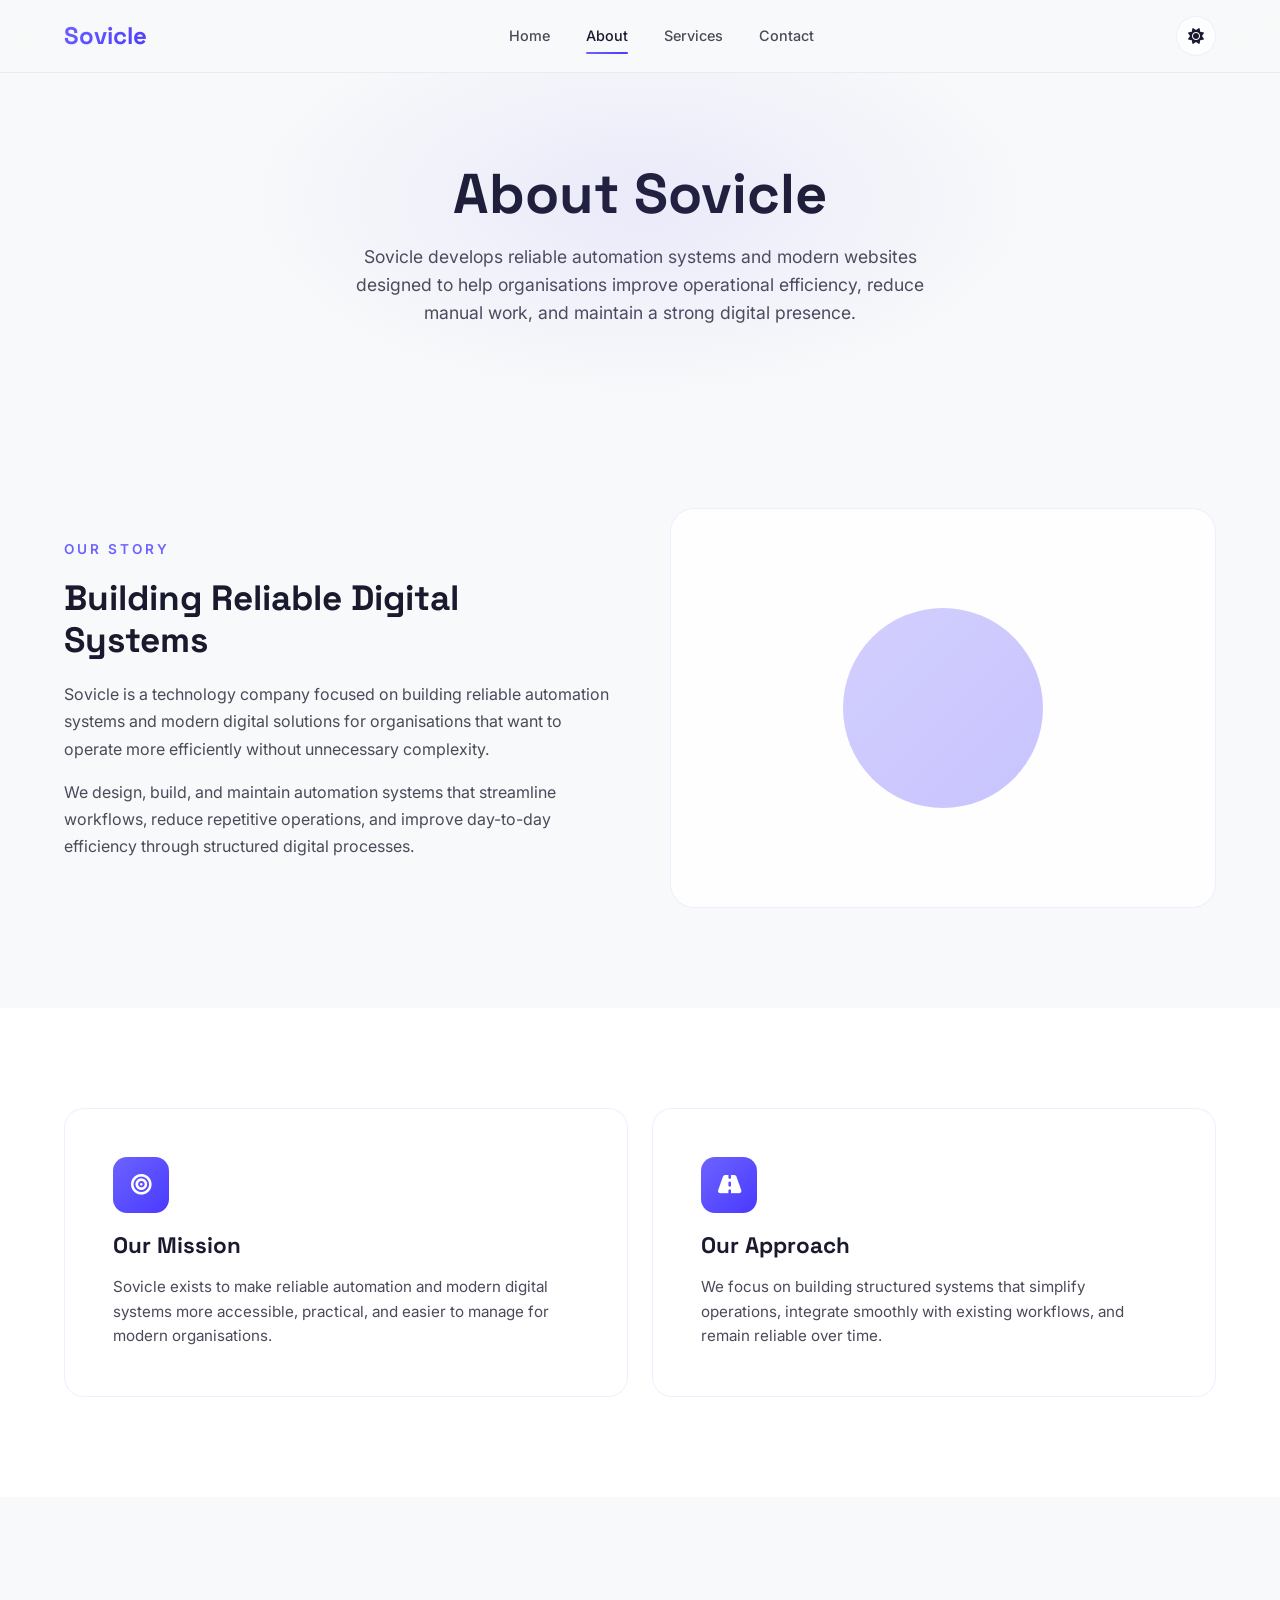
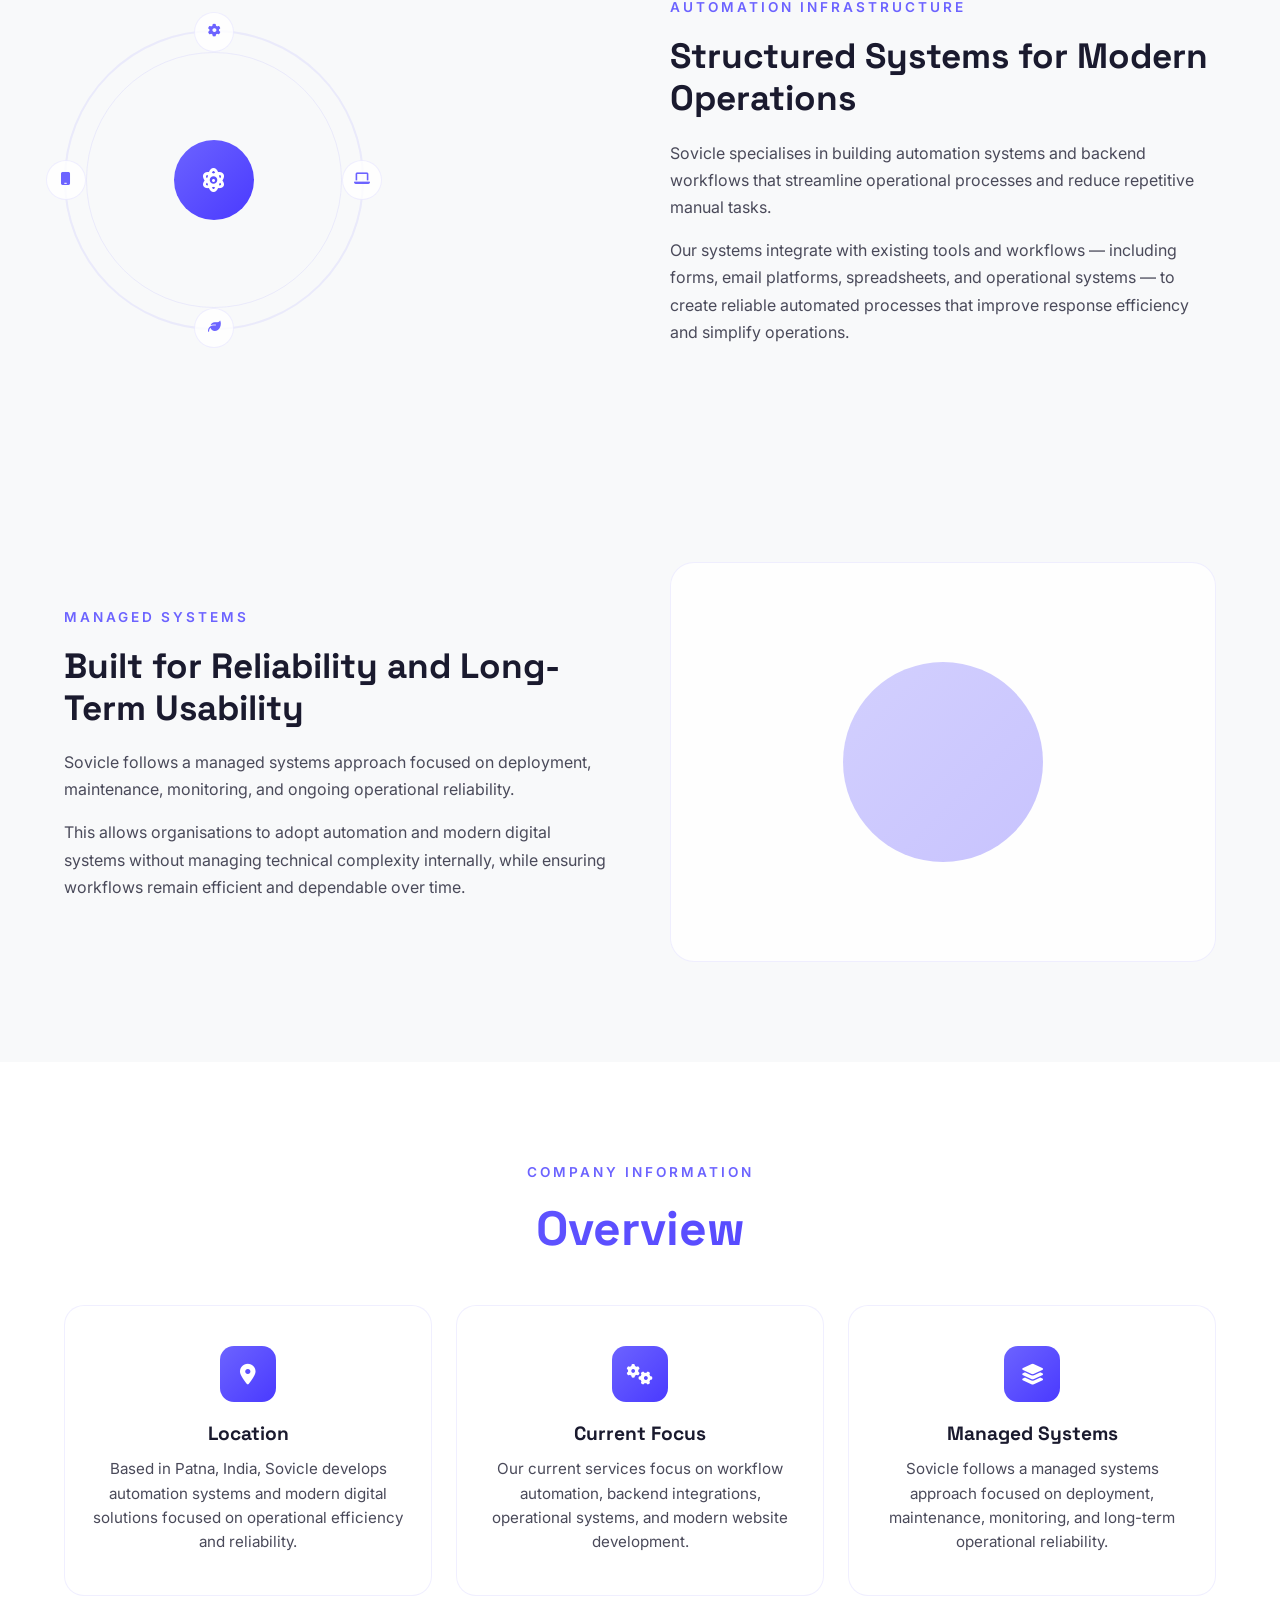
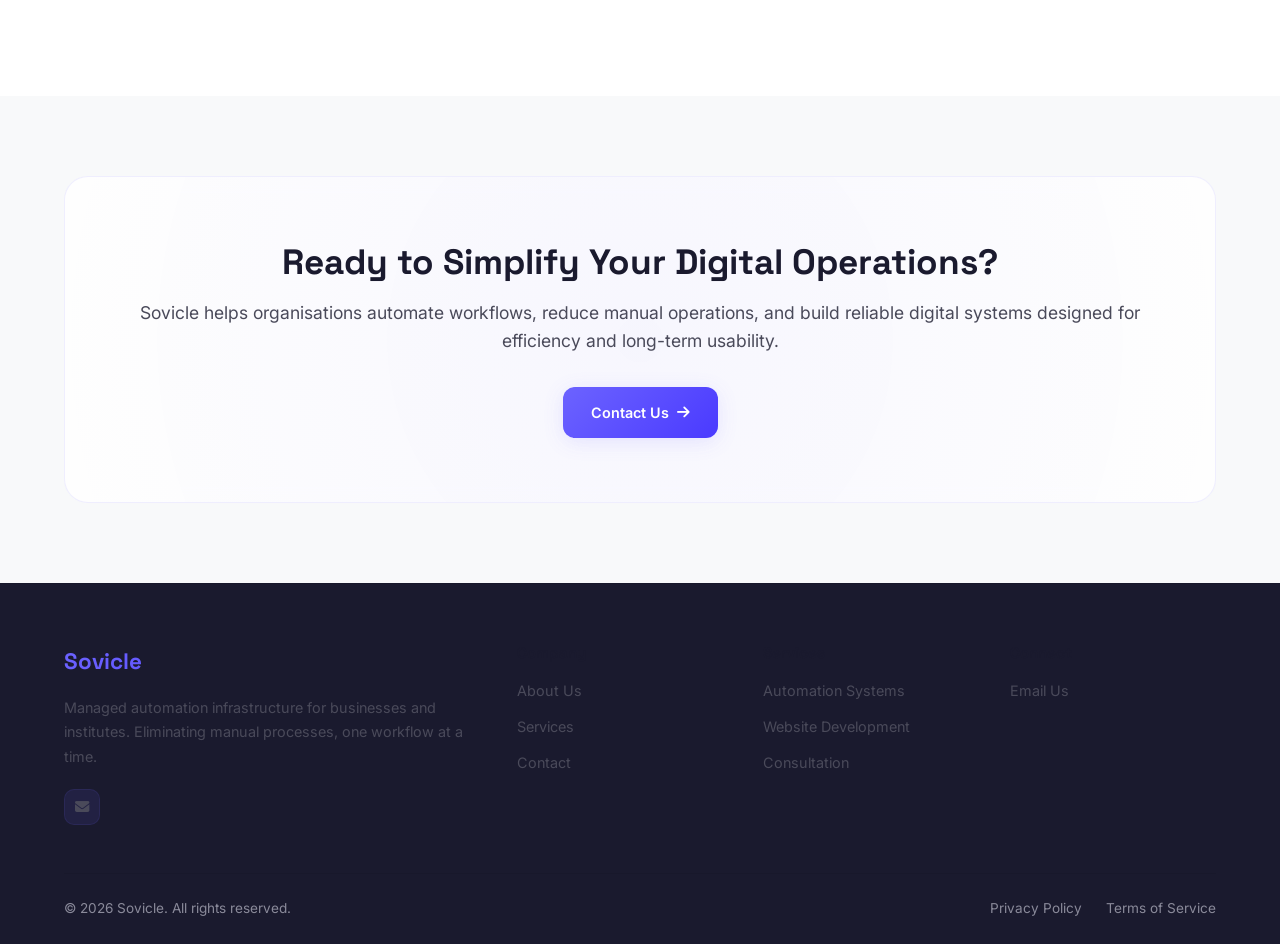
==== about.html @ 16784580 "Add files via upload" ====
<!DOCTYPE html>
<html lang="en">
<head>
  <meta charset="UTF-8">
  <meta name="viewport" content="width=device-width, initial-scale=1.0">
  <meta name="description" content="Sovicle - Pioneering digital sovereignty, automation, and intelligent systems for the future of technology.">
  <meta name="keywords" content="Sovicle, digital sovereignty, automation, intelligent systems, future technology">
  <title>About - Sovicle</title>
  <link rel="stylesheet" href="https://cdnjs.cloudflare.com/ajax/libs/font-awesome/6.5.2/css/all.min.css">
  <link rel="stylesheet" href="style.css">
  <link rel="icon" type="image/png" href="favicon.png">
</head>
<body>
  <!-- Navbar -->
  <nav class="navbar">
    <div class="container">
      <a href="index" class="nav-brand">Sovicle</a>
      <div class="nav-links">
        <a href="index">Home</a>
        <a href="about" class="active">About</a>
        <a href="services">Services</a>
        <a href="contact">Contact</a>
      </div>
      <div class="nav-actions">
        <button class="theme-toggle" aria-label="Toggle theme">
          <i class="fas fa-moon"></i>
          <i class="fas fa-sun"></i>
        </button>
        <div class="hamburger" aria-label="Menu">
          <span></span>
          <span></span>
          <span></span>
        </div>
      </div>
    </div>
  </nav>

  <!-- Page Hero -->
  <section class="page-hero">
    <h1>About <span class="gradient-text">Sovicle</span></h1>
    <p>Sovicle develops reliable automation systems and modern websites designed to help organisations improve operational efficiency, reduce manual work, and maintain a strong digital presence.</p>
  </section>

  <!-- Company Story -->
  <section class="section">
    <div class="container">
      <div class="about-grid reveal">
        <div class="about-text">
          <span class="section-label">Our Story</span>
          <h2>Building Reliable Digital Systems</h2>
          <p>Sovicle is a technology company focused on building reliable automation systems and modern digital solutions for organisations that want to operate more efficiently without unnecessary complexity.</p>
          <p>We design, build, and maintain automation systems that streamline workflows, reduce repetitive operations, and improve day-to-day efficiency through structured digital processes.</p>
        </div>
        <div class="about-visual">
          <div class="about-visual-inner"></div>
        </div>
      </div>
    </div>
  </section>

  <!-- Mission & Vision -->
  <section class="section" style="background: var(--bg-secondary);">
    <div class="container">
      <div class="grid-2">
        <div class="card reveal" style="padding: 48px;">
          <div class="card-icon"><i class="fas fa-bullseye"></i></div>
          <h3 style="font-size: 1.4rem; margin-bottom: 16px;">Our Mission</h3>
          <p>Sovicle exists to make reliable automation and modern digital systems more accessible, practical, and easier to manage for modern organisations.</p>
        </div>
        <div class="card reveal" style="padding: 48px;">
          <div class="card-icon"><i class="fas fa-road"></i></div>
          <h3 style="font-size: 1.4rem; margin-bottom: 16px;">Our Approach</h3>
          <p>We focus on building structured systems that simplify operations, integrate smoothly with existing workflows, and remain reliable over time.</p>
        </div>
      </div>
    </div>
  </section>

  <!-- Automation infra -->
  <section class="section">
    <div class="container">
      <div class="about-grid reveal">
        <div class="ecosystem-circle">
          <div class="ecosystem-center"><i class="fas fa-atom"></i></div>
          <div class="ecosystem-node"><i class="fas fa-cog"></i></div>
          <div class="ecosystem-node"><i class="fas fa-laptop"></i></div>
          <div class="ecosystem-node"><i class="fas fa-leaf"></i></div>
          <div class="ecosystem-node"><i class="fas fa-mobile"></i></div>
        </div>
        <div class="about-text">
          <span class="section-label">Automation Infrastructure</span>
          <h2>Structured Systems for Modern Operations</h2>
          <p>Sovicle specialises in building automation systems and backend workflows that streamline operational processes and reduce repetitive manual tasks.</p>
          <p>Our systems integrate with existing tools and workflows — including forms, email platforms, spreadsheets, and operational systems — to create reliable automated processes that improve response efficiency and simplify operations.</p>
        </div>
      </div>
    </div>
  </section>
  
  <!-- managed systems -->
  <section class="section">
    <div class="container">
      <div class="about-grid reveal">
        <div class="about-text">
          <span class="section-label">Managed Systems</span>
          <h2>Built for Reliability and Long-Term Usability</h2>
          <p>Sovicle follows a managed systems approach focused on deployment, maintenance, monitoring, and ongoing operational reliability.</p>
          <p>This allows organisations to adopt automation and modern digital systems without managing technical complexity internally, while ensuring workflows remain efficient and dependable over time.</p>
        </div>
        <div class="about-visual">
          <div class="about-visual-inner"></div>
        </div>
      </div>
    </div>
  </section>

    <!-- Company Overview -->
  <section class="section" style="background: var(--bg-secondary);">
    <div class="container text-center">
      <span class="section-label reveal">Company Information</span>
      <h2 class="section-title reveal">Overview</h2>
      <p class="section-subtitle reveal"></p>
      <div class="vision-cards">
        <div class="card vision-card reveal">
          <div class="card-icon"><i class="fas fa-location-dot"></i></div>
          <h3>Location</h3>
          <p>Based in Patna, India, Sovicle develops automation systems and modern digital solutions focused on operational efficiency and reliability.</p>
        </div>
        <div class="card vision-card reveal">
          <div class="card-icon"><i class="fas fa-gears"></i></div>
          <h3>Current Focus</h3>
          <p>Our current services focus on workflow automation, backend integrations, operational systems, and modern website development.</p>
        </div>
        <div class="card vision-card reveal">
          <div class="card-icon"><i class="fas fa-layer-group"></i></div>
          <h3>Managed Systems</h3>
          <p>Sovicle follows a managed systems approach focused on deployment, maintenance, monitoring, and long-term operational reliability.</p>
        </div>
      </div>
    </div>
  </section>


  <!-- CTA Section -->
  <section class="section cta-section">
    <div class="container">
      <div class="cta-box reveal">
        <h2>Ready to Simplify Your Digital Operations?</h2>
        <p>Sovicle helps organisations automate workflows, reduce manual operations, and build reliable digital systems designed for efficiency and long-term usability.</p>
        <a href="contact" class="btn btn-primary">Contact Us <i class="fas fa-arrow-right"></i></a>
      </div>
    </div>
  </section>

  <!-- Footer -->
  <footer class="footer">
    <div class="container">
      <div class="footer-grid">
        <div>
          <div class="footer-brand">Sovicle</div>
          <p class="footer-desc">Managed automation infrastructure for businesses and institutes. Eliminating manual processes, one workflow at a time.</p>
          <div class="footer-social">
            <a href="mailto:soviclehq@gmail.com" aria-label="Email"><i class="fas fa-envelope"></i></a>
          </div>
        </div>
        <div class="footer-column">
          <h4>Company</h4>
          <ul>
            <li><a href="about">About Us</a></li>
            <li><a href="services">Services</a></li>
            <li><a href="contact">Contact</a></li>
          </ul>
        </div>
        <div class="footer-column">
          <h4>Services</h4>
          <ul>
            <li><a href="services">Automation Systems</a></li>
            <li><a href="services">Website Development</a></li>
            <li><a href="services">Consultation</a></li>
          </ul>
        </div>
        <div class="footer-column">
          <h4>Connect</h4>
          <ul>
            <li><a href="mailto:soviclehq@gmail.com">Email Us</a></li>
          </ul>
        </div>
      </div>
      <div class="footer-bottom">
        <p>&copy; 2026 Sovicle. All rights reserved.</p>
        <div class="footer-bottom-links">
          <a href="privacy-policy">Privacy Policy</a>
          <a href="terms">Terms of Service</a>
        </div>
      </div>
    </div>
  </footer>

  <script src="script.js"></script>
</body>
</html>
---- style.css ----
/* ============================================
   SOVICLE - Futuristic Technology Website
   Style System
   ============================================ */

/* Google Fonts */
@import url('https://fonts.googleapis.com/css2?family=Inter:wght@300;400;500;600;700;800&family=Space+Grotesk:wght@400;500;600;700&display=swap');

/* ============================================
   CSS Custom Properties (Theme System)
   ============================================ */
:root {
  /* Dark Theme (Default) */
  --bg-primary: #0a0a0f;
  --bg-secondary: #12121a;
  --bg-card: rgba(26, 26, 46, 0.6);
  --bg-glass: rgba(26, 26, 46, 0.4);
  --border-glass: rgba(108, 99, 255, 0.15);
  --text-primary: #ffffff;
  --text-secondary: #a0a0b0;
  --text-muted: #6a6a7a;
  --accent-primary: #6c63ff;
  --accent-secondary: #00d4ff;
  --accent-gradient: linear-gradient(135deg, #6c63ff, #00d4ff);
  --accent-glow: rgba(108, 99, 255, 0.3);
  --shadow-card: 0 8px 32px rgba(0, 0, 0, 0.3);
  --shadow-glow: 0 0 30px rgba(108, 99, 255, 0.15);
  --navbar-bg: rgba(10, 10, 15, 0.8);
  --footer-bg: #08080d;
  --input-bg: rgba(26, 26, 46, 0.8);
  --input-border: rgba(108, 99, 255, 0.2);
  --divider: rgba(255, 255, 255, 0.05);
}

[data-theme="light"] {
  --bg-primary: #f8f9fa;
  --bg-secondary: #ffffff;
  --bg-card: rgba(255, 255, 255, 0.8);
  --bg-glass: rgba(255, 255, 255, 0.6);
  --border-glass: rgba(108, 99, 255, 0.1);
  --text-primary: #1a1a2e;
  --text-secondary: #4a4a5a;
  --text-muted: #8a8a9a;
  --accent-primary: #6c63ff;
  --accent-secondary: #4a3aff;
  --accent-gradient: linear-gradient(135deg, #6c63ff, #4a3aff);
  --accent-glow: rgba(108, 99, 255, 0.15);
  --shadow-card: 0 8px 32px rgba(0, 0, 0, 0.08);
  --shadow-glow: 0 0 30px rgba(108, 99, 255, 0.08);
  --navbar-bg: rgba(248, 249, 250, 0.85);
  --footer-bg: #1a1a2e;
  --input-bg: rgba(255, 255, 255, 0.9);
  --input-border: rgba(108, 99, 255, 0.15);
  --divider: rgba(0, 0, 0, 0.06);
}

/* ============================================
   Reset & Base
   ============================================ */
*, *::before, *::after {
  margin: 0;
  padding: 0;
  box-sizing: border-box;
}

html {
  scroll-behavior: smooth;
  font-size: 16px;
}

body {
  font-family: 'Inter', -apple-system, BlinkMacSystemFont, sans-serif;
  background-color: var(--bg-primary);
  color: var(--text-primary);
  line-height: 1.6;
  overflow-x: hidden;
  transition: background-color 0.4s ease, color 0.4s ease;
}

h1, h2, h3, h4, h5, h6 {
  font-family: 'Space Grotesk', sans-serif;
  font-weight: 700;
  line-height: 1.2;
}

a {
  text-decoration: none;
  color: inherit;
  transition: color 0.3s ease;
}

img {
  max-width: 100%;
  height: auto;
}

ul {
  list-style: none;
}

button {
  cursor: pointer;
  border: none;
  outline: none;
  font-family: inherit;
}

input, textarea, select {
  font-family: inherit;
  outline: none;
}

/* ============================================
   Utility Classes
   ============================================ */
.container {
  max-width: 1200px;
  margin: 0 auto;
  padding: 0 24px;
}

.section {
  padding: 100px 0;
}

.section-label {
  font-size: 0.85rem;
  font-weight: 600;
  text-transform: uppercase;
  letter-spacing: 3px;
  color: var(--accent-primary);
  margin-bottom: 16px;
  display: block;
}

.section-title {
  font-size: clamp(2rem, 4vw, 3rem);
  margin-bottom: 20px;
  background: var(--accent-gradient);
  -webkit-background-clip: text;
  -webkit-text-fill-color: transparent;
  background-clip: text;
}

.section-subtitle {
  font-size: 1.1rem;
  color: var(--text-secondary);
  max-width: 600px;
  margin-bottom: 48px;
}

.text-center {
  text-align: center;
}

.text-center .section-subtitle {
  margin-left: auto;
  margin-right: auto;
}

/* ============================================
   Navbar
   ============================================ */
.navbar {
  position: fixed;
  top: 0;
  left: 0;
  right: 0;
  z-index: 1000;
  padding: 16px 0;
  background: var(--navbar-bg);
  backdrop-filter: blur(20px);
  -webkit-backdrop-filter: blur(20px);
  border-bottom: 1px solid var(--border-glass);
  transition: all 0.3s ease;
}

.navbar.scrolled {
  padding: 10px 0;
  box-shadow: var(--shadow-card);
}

.navbar .container {
  display: flex;
  align-items: center;
  justify-content: space-between;
}

.nav-brand {
  font-family: 'Space Grotesk', sans-serif;
  font-size: 1.5rem;
  font-weight: 700;
  background: var(--accent-gradient);
  -webkit-background-clip: text;
  -webkit-text-fill-color: transparent;
  background-clip: text;
}

.nav-links {
  display: flex;
  align-items: center;
  gap: 36px;
}

.nav-links a {
  font-size: 0.9rem;
  font-weight: 500;
  color: var(--text-secondary);
  position: relative;
  padding: 4px 0;
  transition: color 0.3s ease;
}

.nav-links a::after {
  content: '';
  position: absolute;
  bottom: -2px;
  left: 0;
  width: 0;
  height: 2px;
  background: var(--accent-gradient);
  border-radius: 2px;
  transition: width 0.3s ease;
}

.nav-links a:hover,
.nav-links a.active {
  color: var(--text-primary);
}

.nav-links a:hover::after,
.nav-links a.active::after {
  width: 100%;
}

.nav-actions {
  display: flex;
  align-items: center;
  gap: 16px;
}

/* Theme Toggle */
.theme-toggle {
  width: 40px;
  height: 40px;
  border-radius: 50%;
  background: var(--bg-card);
  border: 1px solid var(--border-glass);
  display: flex;
  align-items: center;
  justify-content: center;
  cursor: pointer;
  transition: all 0.3s ease;
  color: var(--text-primary);
  font-size: 1rem;
}

.theme-toggle:hover {
  background: var(--accent-primary);
  color: #ffffff;
  transform: scale(1.05);
  box-shadow: var(--shadow-glow);
}

.theme-toggle .fa-sun {
  display: none;
}

[data-theme="light"] .theme-toggle .fa-sun {
  display: block;
}

[data-theme="light"] .theme-toggle .fa-moon {
  display: none;
}

/* Hamburger Menu */
.hamburger {
  display: none;
  flex-direction: column;
  gap: 5px;
  cursor: pointer;
  padding: 8px;
  z-index: 1001;
}

.hamburger span {
  width: 24px;
  height: 2px;
  background: var(--text-primary);
  border-radius: 2px;
  transition: all 0.3s ease;
}

.hamburger.active span:nth-child(1) {
  transform: rotate(45deg) translate(5px, 5px);
}

.hamburger.active span:nth-child(2) {
  opacity: 0;
}

.hamburger.active span:nth-child(3) {
  transform: rotate(-45deg) translate(5px, -5px);
}

/* Mobile Nav */
@media (max-width: 768px) {
  .hamburger {
    display: flex;
  }

  .nav-links {
    position: fixed;
    top: 0;
    right: -100%;
    width: 280px;
    height: 100vh;
    background: var(--bg-secondary);
    flex-direction: column;
    justify-content: center;
    gap: 32px;
    padding: 40px;
    transition: right 0.4s ease;
    border-left: 1px solid var(--border-glass);
  }

  .nav-links.active {
    right: 0;
  }

  .nav-links a {
    font-size: 1.1rem;
  }

  .nav-actions {
    gap: 12px;
  }
}

/* ============================================
   Hero Section
   ============================================ */
.hero {
  min-height: 100vh;
  display: flex;
  align-items: center;
  position: relative;
  overflow: hidden;
  padding-top: 80px;
}

.hero-bg {
  position: absolute;
  inset: 0;
  z-index: 0;
}

.hero-gradient-1 {
  position: absolute;
  top: -20%;
  right: -10%;
  width: 600px;
  height: 600px;
  background: radial-gradient(circle, rgba(108, 99, 255, 0.15) 0%, transparent 70%);
  border-radius: 50%;
  animation: floatBlob 8s ease-in-out infinite;
}

.hero-gradient-2 {
  position: absolute;
  bottom: -20%;
  left: -10%;
  width: 500px;
  height: 500px;
  background: radial-gradient(circle, rgba(0, 212, 255, 0.1) 0%, transparent 70%);
  border-radius: 50%;
  animation: floatBlob 10s ease-in-out infinite reverse;
}

.hero-gradient-3 {
  position: absolute;
  top: 40%;
  left: 50%;
  width: 400px;
  height: 400px;
  background: radial-gradient(circle, rgba(108, 99, 255, 0.08) 0%, transparent 70%);
  border-radius: 50%;
  animation: floatBlob 12s ease-in-out infinite;
}

#particles-canvas {
  position: absolute;
  inset: 0;
  width: 100%;
  height: 100%;
  pointer-events: none;
}

@keyframes floatBlob {
  0%, 100% { transform: translate(0, 0) scale(1); }
  33% { transform: translate(30px, -30px) scale(1.05); }
  66% { transform: translate(-20px, 20px) scale(0.95); }
}

.hero-content {
  position: relative;
  z-index: 1;
  max-width: 800px;
}

.hero-label {
  display: inline-flex;
  align-items: center;
  gap: 8px;
  padding: 8px 16px;
  background: var(--bg-card);
  border: 1px solid var(--border-glass);
  border-radius: 100px;
  font-size: 0.8rem;
  font-weight: 500;
  color: var(--accent-secondary);
  margin-bottom: 24px;
  backdrop-filter: blur(10px);
}

.hero-label .dot {
  width: 6px;
  height: 6px;
  background: var(--accent-secondary);
  border-radius: 50%;
  animation: pulse 2s ease-in-out infinite;
}

@keyframes pulse {
  0%, 100% { opacity: 1; }
  50% { opacity: 0.4; }
}

.hero h1 {
  font-size: clamp(2.5rem, 6vw, 4.5rem);
  margin-bottom: 24px;
  line-height: 1.1;
}

.hero h1 .gradient-text {
  background: var(--accent-gradient);
  -webkit-background-clip: text;
  -webkit-text-fill-color: transparent;
  background-clip: text;
}

.hero-description {
  font-size: 1.15rem;
  color: var(--text-secondary);
  max-width: 580px;
  margin-bottom: 40px;
  line-height: 1.7;
}

.hero-buttons {
  display: flex;
  gap: 16px;
  flex-wrap: wrap;
}

/* ============================================
   Buttons
   ============================================ */
.btn {
  display: inline-flex;
  align-items: center;
  gap: 8px;
  padding: 14px 28px;
  border-radius: 12px;
  font-size: 0.9rem;
  font-weight: 600;
  transition: all 0.3s ease;
}

.btn-primary {
  background: var(--accent-gradient);
  color: #ffffff;
  box-shadow: 0 4px 20px var(--accent-glow);
}

.btn-primary:hover {
  transform: translateY(-2px);
  box-shadow: 0 8px 30px var(--accent-glow);
}

.btn-secondary {
  background: var(--bg-card);
  color: var(--text-primary);
  border: 1px solid var(--border-glass);
  backdrop-filter: blur(10px);
}

.btn-secondary:hover {
  background: var(--accent-primary);
  color: #ffffff;
  border-color: var(--accent-primary);
  transform: translateY(-2px);
}

/* ============================================
   Cards
   ============================================ */
.card {
  background: var(--bg-card);
  border: 1px solid var(--border-glass);
  border-radius: 20px;
  padding: 32px;
  backdrop-filter: blur(10px);
  transition: all 0.4s ease;
}

.card:hover {
  transform: translateY(-4px);
  box-shadow: var(--shadow-glow);
  border-color: var(--accent-primary);
}

.card-icon {
  width: 56px;
  height: 56px;
  border-radius: 14px;
  background: var(--accent-gradient);
  display: flex;
  align-items: center;
  justify-content: center;
  font-size: 1.3rem;
  color: #ffffff;
  margin-bottom: 20px;
}

.card h3 {
  font-size: 1.2rem;
  margin-bottom: 12px;
}

.card p {
  color: var(--text-secondary);
  font-size: 0.95rem;
  line-height: 1.6;
}

/* ============================================
   Grid Layouts
   ============================================ */
.grid-2 {
  display: grid;
  grid-template-columns: repeat(2, 1fr);
  gap: 24px;
}

.grid-3 {
  display: grid;
  grid-template-columns: repeat(3, 1fr);
  gap: 24px;
}

.grid-4 {
  display: grid;
  grid-template-columns: repeat(4, 1fr);
  gap: 24px;
}

@media (max-width: 992px) {
  .grid-3, .grid-4 {
    grid-template-columns: repeat(2, 1fr);
  }
}

@media (max-width: 768px) {
  .grid-2, .grid-3, .grid-4 {
    grid-template-columns: 1fr;
  }
}

/* ============================================
   About Section (Homepage)
   ============================================ */
.about-grid {
  display: grid;
  grid-template-columns: 1fr 1fr;
  gap: 60px;
  align-items: center;
}

.about-visual {
  position: relative;
  height: 400px;
  border-radius: 24px;
  overflow: hidden;
  background: var(--bg-card);
  border: 1px solid var(--border-glass);
  display: flex;
  align-items: center;
  justify-content: center;
}

.about-visual-inner {
  width: 200px;
  height: 200px;
  border-radius: 50%;
  background: var(--accent-gradient);
  opacity: 0.3;
  animation: floatBlob 6s ease-in-out infinite;
}

.about-text h2 {
  font-size: 2.2rem;
  margin-bottom: 20px;
}

.about-text p {
  color: var(--text-secondary);
  margin-bottom: 16px;
  line-height: 1.7;
}

@media (max-width: 768px) {
  .about-grid {
    grid-template-columns: 1fr;
    gap: 40px;
  }

  .about-visual {
    height: 250px;
  }
}

/* ============================================
   Vision Section
   ============================================ */
.vision-cards {
  display: grid;
  grid-template-columns: repeat(3, 1fr);
  gap: 24px;
}

.vision-card {
  text-align: center;
  padding: 40px 24px;
}

.vision-card .card-icon {
  margin: 0 auto 20px;
}

@media (max-width: 768px) {
  .vision-cards {
    grid-template-columns: 1fr;
  }
}

/* ============================================
   Stats Section
   ============================================ */
.stats-grid {
  display: grid;
  grid-template-columns: repeat(4, 1fr);
  gap: 24px;
}

.stat-card {
  text-align: center;
  padding: 32px 16px;
}

.stat-number {
  font-family: 'Space Grotesk', sans-serif;
  font-size: 2.5rem;
  font-weight: 700;
  background: var(--accent-gradient);
  -webkit-background-clip: text;
  -webkit-text-fill-color: transparent;
  background-clip: text;
  margin-bottom: 8px;
}

.stat-label {
  color: var(--text-secondary);
  font-size: 0.9rem;
}

@media (max-width: 768px) {
  .stats-grid {
    grid-template-columns: repeat(2, 1fr);
  }
}

/* ============================================
   CTA Section
   ============================================ */
.cta-section {
  text-align: center;
  padding: 80px 0;
}

.cta-box {
  background: var(--bg-card);
  border: 1px solid var(--border-glass);
  border-radius: 24px;
  padding: 64px 40px;
  backdrop-filter: blur(10px);
  position: relative;
  overflow: hidden;
}

.cta-box::before {
  content: '';
  position: absolute;
  top: -50%;
  left: -50%;
  width: 200%;
  height: 200%;
  background: radial-gradient(circle at center, rgba(108, 99, 255, 0.05) 0%, transparent 50%);
  animation: rotateBg 20s linear infinite;
}

@keyframes rotateBg {
  from { transform: rotate(0deg); }
  to { transform: rotate(360deg); }
}

.cta-box h2 {
  font-size: 2.2rem;
  margin-bottom: 16px;
  position: relative;
}

.cta-box p {
  color: var(--text-secondary);
  margin-bottom: 32px;
  font-size: 1.1rem;
  position: relative;
}

.cta-box .btn {
  position: relative;
}

/* ============================================
   Footer
   ============================================ */
.footer {
  background: var(--footer-bg);
  padding: 60px 0 24px;
  border-top: 1px solid var(--divider);
}

.footer-grid {
  display: grid;
  grid-template-columns: 2fr 1fr 1fr 1fr;
  gap: 40px;
  margin-bottom: 48px;
}

.footer-brand {
  font-family: 'Space Grotesk', sans-serif;
  font-size: 1.4rem;
  font-weight: 700;
  background: var(--accent-gradient);
  -webkit-background-clip: text;
  -webkit-text-fill-color: transparent;
  background-clip: text;
  margin-bottom: 16px;
}

.footer-desc {
  color: var(--text-secondary);
  font-size: 0.9rem;
  line-height: 1.7;
  margin-bottom: 20px;
}

.footer-social {
  display: flex;
  gap: 12px;
}

.footer-social a {
  width: 36px;
  height: 36px;
  border-radius: 10px;
  background: rgba(108, 99, 255, 0.1);
  border: 1px solid var(--border-glass);
  display: flex;
  align-items: center;
  justify-content: center;
  color: var(--text-secondary);
  font-size: 0.9rem;
  transition: all 0.3s ease;
}

.footer-social a:hover {
  background: var(--accent-primary);
  color: #ffffff;
  transform: translateY(-2px);
}

.footer-column h4 {
  font-size: 0.95rem;
  margin-bottom: 16px;
  color: var(--text-primary);
}

.footer-column ul li {
  margin-bottom: 10px;
}

.footer-column ul li a {
  color: var(--text-secondary);
  font-size: 0.9rem;
  transition: color 0.3s ease;
}

.footer-column ul li a:hover {
  color: var(--accent-primary);
}

.footer-bottom {
  padding-top: 24px;
  border-top: 1px solid var(--divider);
  display: flex;
  justify-content: space-between;
  align-items: center;
  flex-wrap: wrap;
  gap: 16px;
}

.footer-bottom p {
  color: var(--text-muted);
  font-size: 0.85rem;
}

.footer-bottom-links {
  display: flex;
  gap: 24px;
}

.footer-bottom-links a {
  color: var(--text-muted);
  font-size: 0.85rem;
}

.footer-bottom-links a:hover {
  color: var(--accent-primary);
}

@media (max-width: 768px) {
  .footer-grid {
    grid-template-columns: 1fr;
    gap: 32px;
  }

  .footer-bottom {
    flex-direction: column;
    text-align: center;
  }
}

/* ============================================
   About Page
   ============================================ */
.page-hero {
  padding: 160px 0 80px;
  text-align: center;
  position: relative;
  overflow: hidden;
}

.page-hero::before {
  content: '';
  position: absolute;
  top: 0;
  left: 50%;
  transform: translateX(-50%);
  width: 800px;
  height: 400px;
  background: radial-gradient(ellipse, rgba(108, 99, 255, 0.1) 0%, transparent 70%);
  pointer-events: none;
}

.page-hero h1 {
  font-size: clamp(2.2rem, 5vw, 3.5rem);
  margin-bottom: 16px;
}

.page-hero p {
  color: var(--text-secondary);
  font-size: 1.1rem;
  max-width: 600px;
  margin: 0 auto;
}

/* Timeline */
.timeline {
  position: relative;
  padding: 40px 0;
}

.timeline::before {
  content: '';
  position: absolute;
  left: 50%;
  top: 0;
  bottom: 0;
  width: 2px;
  background: var(--border-glass);
  transform: translateX(-50%);
}

.timeline-item {
  display: flex;
  align-items: center;
  margin-bottom: 48px;
  position: relative;
}

.timeline-item:nth-child(odd) {
  flex-direction: row-reverse;
}

.timeline-dot {
  position: absolute;
  left: 50%;
  transform: translateX(-50%);
  width: 16px;
  height: 16px;
  border-radius: 50%;
  background: var(--accent-gradient);
  border: 3px solid var(--bg-primary);
  z-index: 2;
}

.timeline-content {
  width: 45%;
  padding: 24px;
  background: var(--bg-card);
  border: 1px solid var(--border-glass);
  border-radius: 16px;
  backdrop-filter: blur(10px);
}

.timeline-year {
  font-family: 'Space Grotesk', sans-serif;
  font-size: 0.85rem;
  font-weight: 600;
  color: var(--accent-primary);
  margin-bottom: 8px;
}

.timeline-content h3 {
  font-size: 1.1rem;
  margin-bottom: 8px;
}

.timeline-content p {
  color: var(--text-secondary);
  font-size: 0.9rem;
}

@media (max-width: 768px) {
  .timeline::before {
    left: 20px;
  }

  .timeline-item,
  .timeline-item:nth-child(odd) {
    flex-direction: row;
    padding-left: 50px;
  }

  .timeline-dot {
    left: 20px;
  }

  .timeline-content {
    width: 100%;
  }
}

/* ============================================
   Services Page
   ============================================ */
.services-grid {
  display: grid;
  grid-template-columns: repeat(auto-fit, minmax(320px, 1fr));
  gap: 24px;
}

.service-card {
  padding: 40px 32px;
  position: relative;
  overflow: hidden;
}

.service-card::before {
  content: '';
  position: absolute;
  top: 0;
  left: 0;
  right: 0;
  height: 3px;
  background: var(--accent-gradient);
  opacity: 0;
  transition: opacity 0.3s ease;
}

.service-card:hover::before {
  opacity: 1;
}

.service-card .card-icon {
  width: 64px;
  height: 64px;
  font-size: 1.5rem;
}

.service-card h3 {
  font-size: 1.3rem;
  margin-bottom: 12px;
}

.service-card p {
  margin-bottom: 20px;
}

.service-link {
  display: inline-flex;
  align-items: center;
  gap: 6px;
  color: var(--accent-primary);
  font-size: 0.9rem;
  font-weight: 500;
  transition: gap 0.3s ease;
}

.service-link:hover {
  gap: 10px;
}

/* ============================================
   Contact Page
   ============================================ */
.contact-grid {
  display: grid;
  grid-template-columns: 1fr 1fr;
  gap: 48px;
  align-items: start;
}

.contact-form {
  background: var(--bg-card);
  border: 1px solid var(--border-glass);
  border-radius: 20px;
  padding: 40px;
  backdrop-filter: blur(10px);
}

.form-group {
  margin-bottom: 24px;
}

.form-group label {
  display: block;
  font-size: 0.9rem;
  font-weight: 500;
  color: var(--text-primary);
  margin-bottom: 8px;
}

.form-group input,
.form-group select,
.form-group textarea {
  width: 100%;
  padding: 14px 18px;
  background: var(--input-bg);
  border: 1px solid var(--input-border);
  border-radius: 12px;
  color: var(--text-primary);
  font-size: 0.95rem;
  transition: all 0.3s ease;
}

.form-group input:focus,
.form-group select:focus,
.form-group textarea:focus {
  border-color: var(--accent-primary);
  box-shadow: 0 0 0 3px var(--accent-glow);
}

.form-group textarea {
  resize: vertical;
  min-height: 140px;
}

.form-group select {
  appearance: none;
  background-image: url("data:image/svg+xml,%3Csvg xmlns='http://www.w3.org/2000/svg' width='12' height='12' fill='%236c63ff' viewBox='0 0 16 16'%3E%3Cpath d='M8 11L3 6h10l-5 5z'/%3E%3C/svg%3E");
  background-repeat: no-repeat;
  background-position: right 16px center;
}

.form-error {
  color: #ff6b6b;
  font-size: 0.8rem;
  margin-top: 6px;
  display: none;
}

.form-error.visible {
  display: block;
}

.form-success {
  background: rgba(0, 212, 255, 0.1);
  border: 1px solid rgba(0, 212, 255, 0.3);
  border-radius: 12px;
  padding: 16px;
  color: var(--accent-secondary);
  text-align: center;
  display: none;
  margin-top: 16px;
}

.form-success.visible {
  display: block;
}

.contact-info {
  display: flex;
  flex-direction: column;
  gap: 24px;
}

.contact-card {
  display: flex;
  align-items: flex-start;
  gap: 16px;
  padding: 24px;
}

.contact-card-icon {
  width: 48px;
  height: 48px;
  border-radius: 12px;
  background: var(--accent-gradient);
  display: flex;
  align-items: center;
  justify-content: center;
  color: #ffffff;
  font-size: 1.1rem;
  flex-shrink: 0;
}

.contact-card h4 {
  font-size: 1rem;
  margin-bottom: 4px;
}

.contact-card p {
  color: var(--text-secondary);
  font-size: 0.9rem;
}

@media (max-width: 768px) {
  .contact-grid {
    grid-template-columns: 1fr;
  }
}

/* ============================================
   Privacy Policy Page
   ============================================ */
.privacy-content {
  max-width: 800px;
  margin: 0 auto;
}

.privacy-content h2 {
  font-size: 1.5rem;
  margin-top: 48px;
  margin-bottom: 16px;
  color: var(--text-primary);
}

.privacy-content h3 {
  font-size: 1.2rem;
  margin-top: 32px;
  margin-bottom: 12px;
}

.privacy-content p {
  color: var(--text-secondary);
  margin-bottom: 16px;
  line-height: 1.8;
}

.privacy-content ul {
  padding-left: 24px;
  margin-bottom: 16px;
}

.privacy-content ul li {
  color: var(--text-secondary);
  margin-bottom: 8px;
  position: relative;
  padding-left: 16px;
  list-style: none;
}

.privacy-content ul li::before {
  content: '';
  position: absolute;
  left: 0;
  top: 10px;
  width: 6px;
  height: 6px;
  border-radius: 50%;
  background: var(--accent-primary);
}

.privacy-content .last-updated {
  color: var(--text-muted);
  font-size: 0.9rem;
  font-style: italic;
  margin-bottom: 32px;
}

/* ============================================
   Scroll Reveal Animation
   ============================================ */
.reveal {
  opacity: 0;
  transform: translateY(30px);
  transition: all 0.6s ease;
}

.reveal.visible {
  opacity: 1;
  transform: translateY(0);
}

/* ============================================
   Ecosystem Section
   ============================================ */
.ecosystem-visual {
  display: flex;
  justify-content: center;
  align-items: center;
  padding: 40px 0;
}

.ecosystem-circle {
  width: 300px;
  height: 300px;
  border-radius: 50%;
  border: 2px solid var(--border-glass);
  display: flex;
  align-items: center;
  justify-content: center;
  position: relative;
  animation: rotate 30s linear infinite;
}

.ecosystem-circle::before {
  content: '';
  position: absolute;
  inset: 20px;
  border-radius: 50%;
  border: 1px solid var(--border-glass);
}

.ecosystem-center {
  width: 80px;
  height: 80px;
  border-radius: 50%;
  background: var(--accent-gradient);
  display: flex;
  align-items: center;
  justify-content: center;
  font-size: 1.5rem;
  color: #ffffff;
  animation: rotate 30s linear infinite reverse;
}

.ecosystem-node {
  position: absolute;
  width: 40px;
  height: 40px;
  border-radius: 50%;
  background: var(--bg-card);
  border: 1px solid var(--border-glass);
  display: flex;
  align-items: center;
  justify-content: center;
  font-size: 0.8rem;
  color: var(--accent-primary);
  animation: rotate 30s linear infinite reverse;
}

.ecosystem-node:nth-child(2) { top: 0; left: 50%; transform: translate(-50%, -50%); }
.ecosystem-node:nth-child(3) { top: 50%; right: 0; transform: translate(50%, -50%); }
.ecosystem-node:nth-child(4) { bottom: 0; left: 50%; transform: translate(-50%, 50%); }
.ecosystem-node:nth-child(5) { top: 50%; left: 0; transform: translate(-50%, -50%); }

@keyframes rotate {
  from { transform: rotate(0deg); }
  to { transform: rotate(360deg); }
}

/* ============================================
   Responsive Adjustments
   ============================================ */
@media (max-width: 480px) {
  .section {
    padding: 60px 0;
  }

  .hero h1 {
    font-size: 2rem;
  }

  .hero-description {
    font-size: 1rem;
  }

  .btn {
    padding: 12px 22px;
    font-size: 0.85rem;
  }

  .stat-number {
    font-size: 2rem;
  }

  .cta-box {
    padding: 40px 24px;
  }

  .contact-form {
    padding: 24px;
  }
}
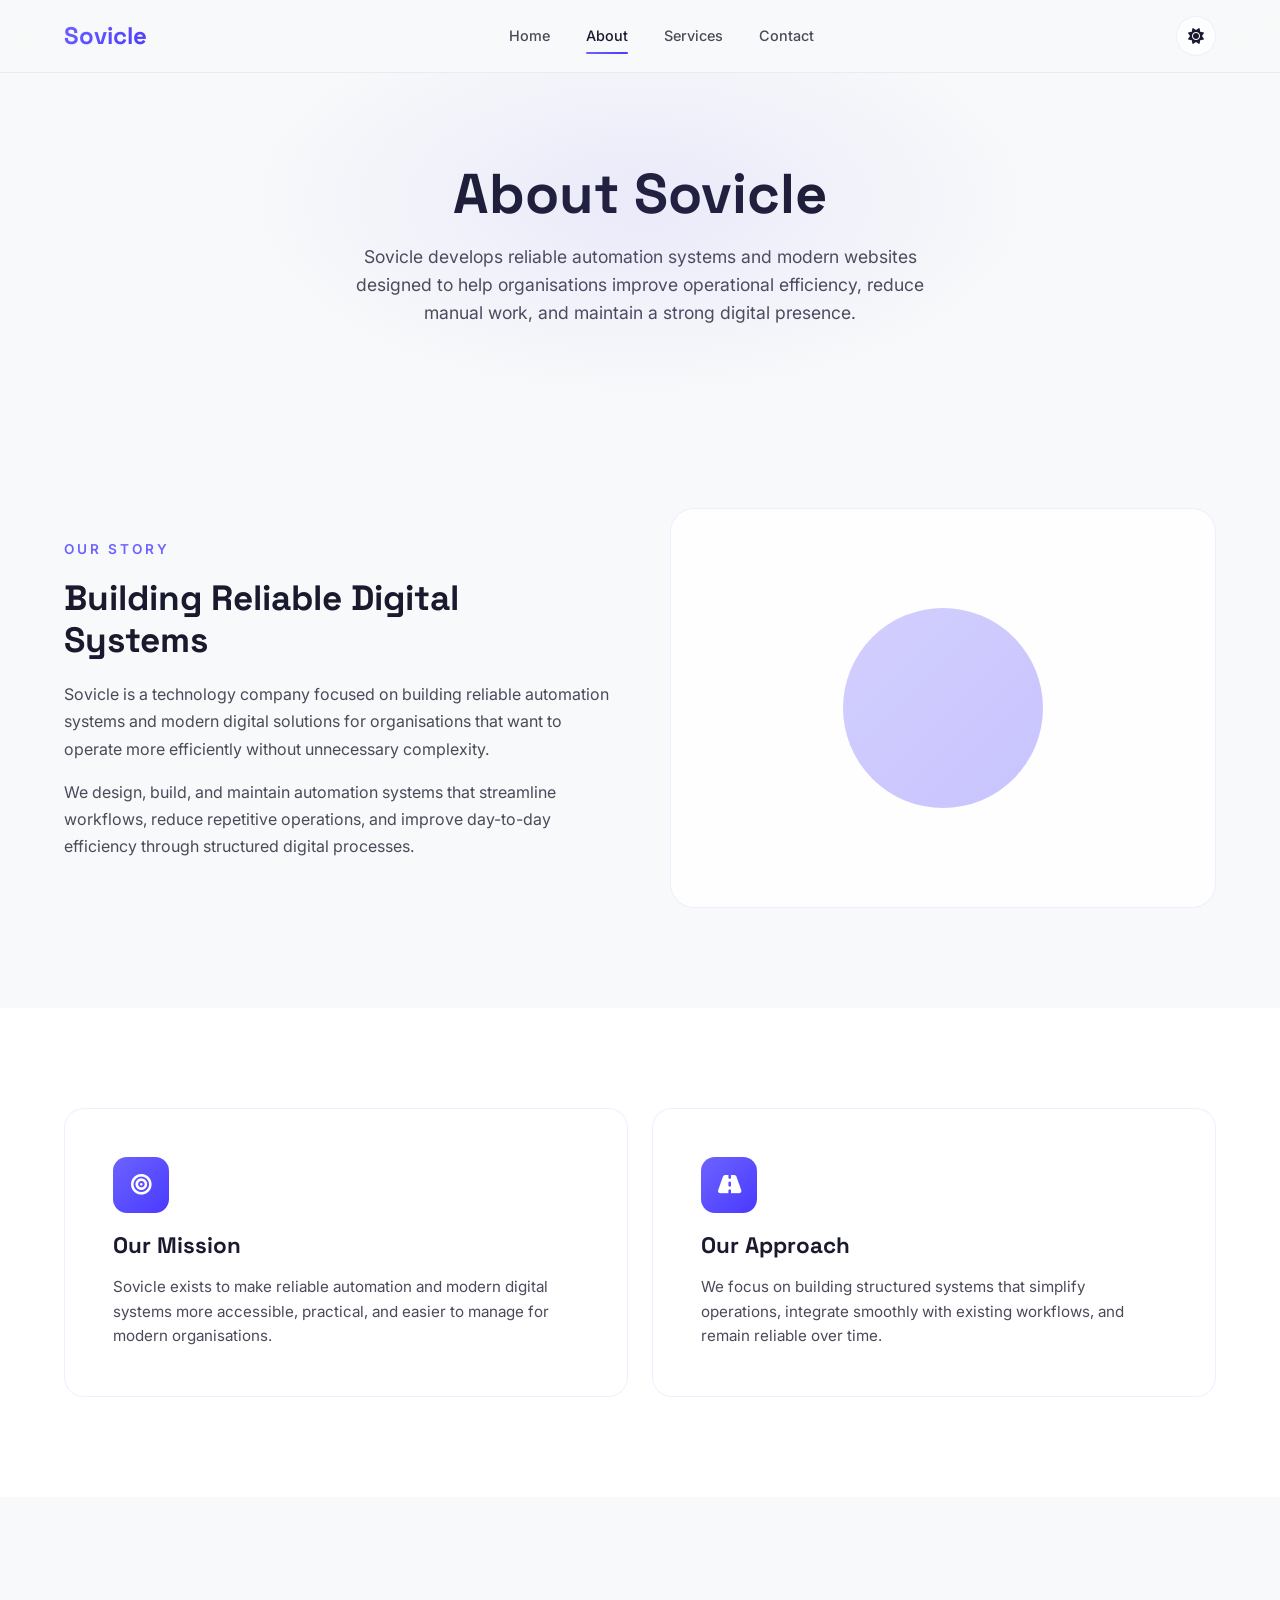
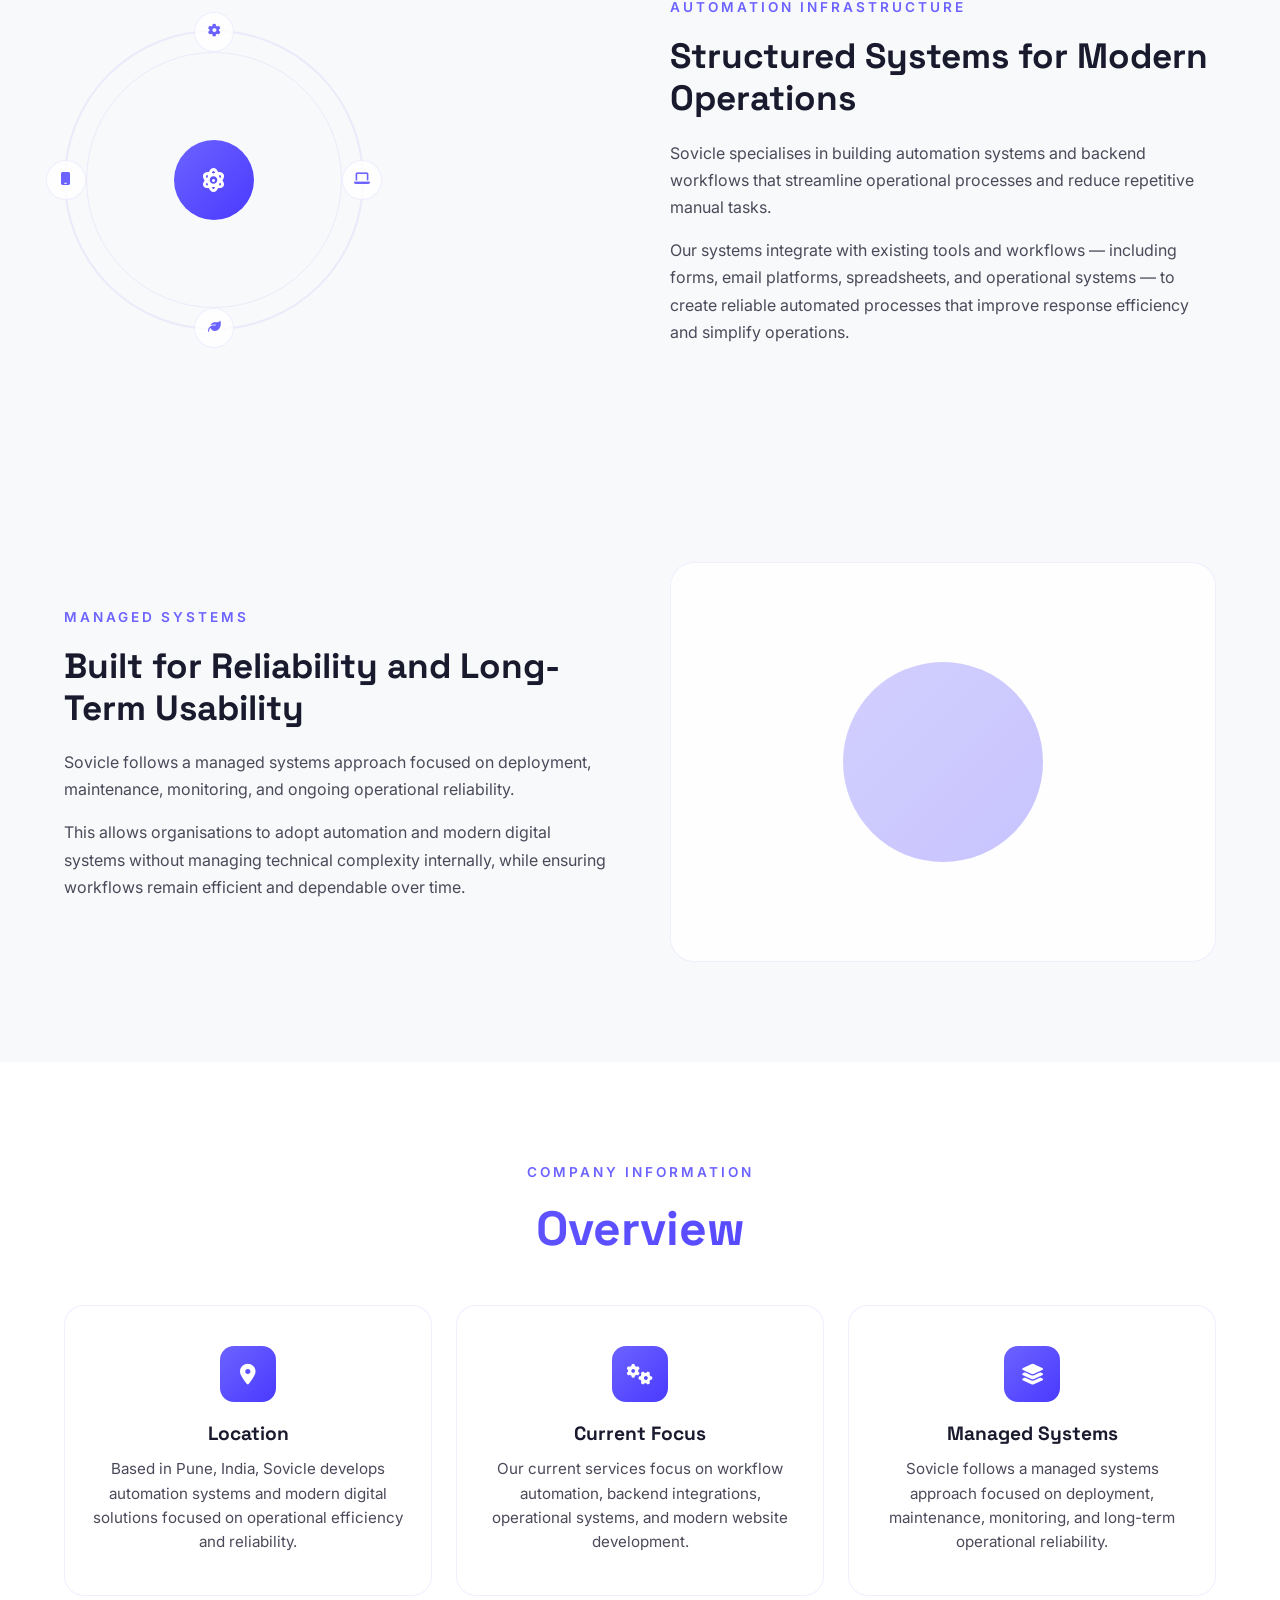
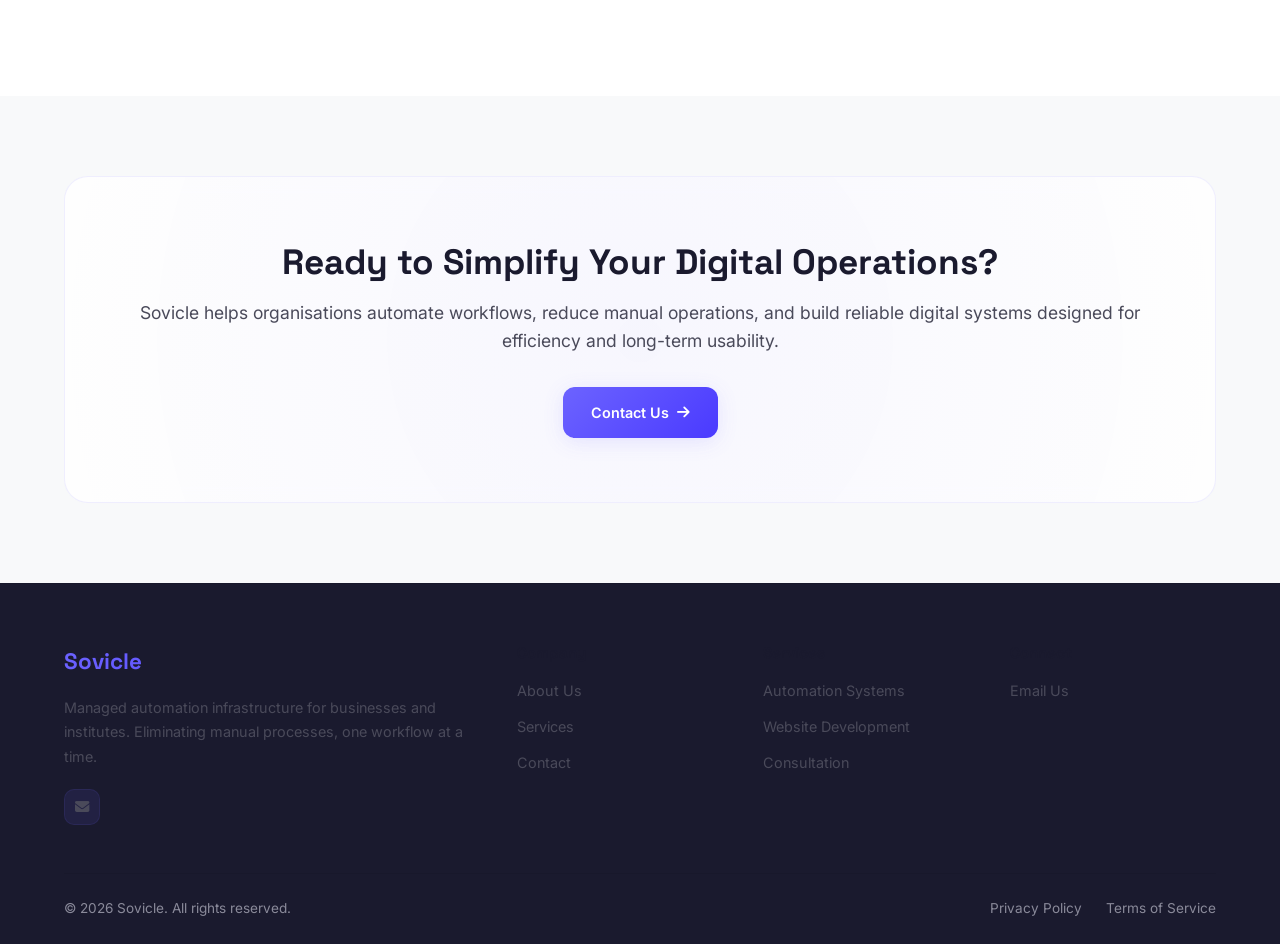
==== commit 6d89ee4c: "Update about.html" ====
--- a/about.html
+++ b/about.html
@@ -124,7 +124,7 @@
         <div class="card vision-card reveal">
           <div class="card-icon"><i class="fas fa-location-dot"></i></div>
           <h3>Location</h3>
-          <p>Based in Patna, India, Sovicle develops automation systems and modern digital solutions focused on operational efficiency and reliability.</p>
+          <p>Based in Pune, India, Sovicle develops automation systems and modern digital solutions focused on operational efficiency and reliability.</p>
         </div>
         <div class="card vision-card reveal">
           <div class="card-icon"><i class="fas fa-gears"></i></div>
@@ -198,4 +198,4 @@
 
   <script src="script.js"></script>
 </body>
-</html>+</html>
